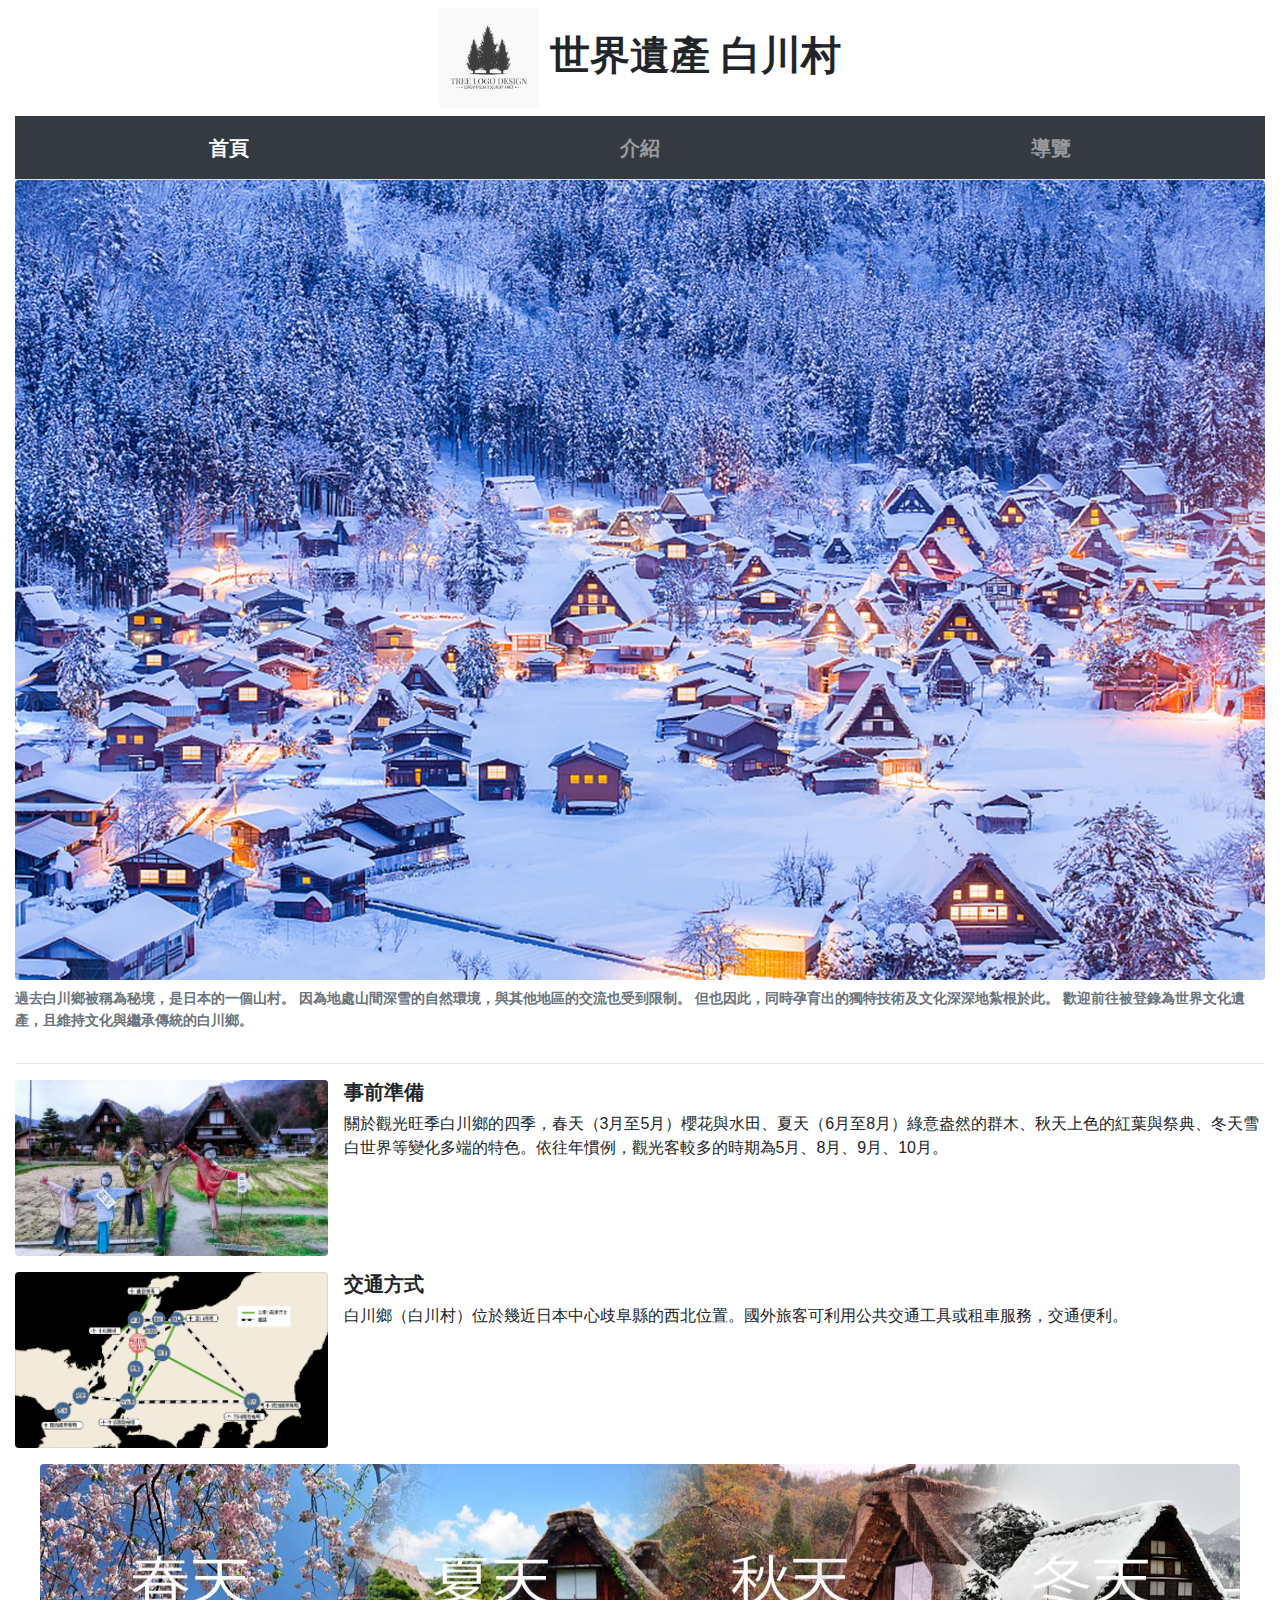
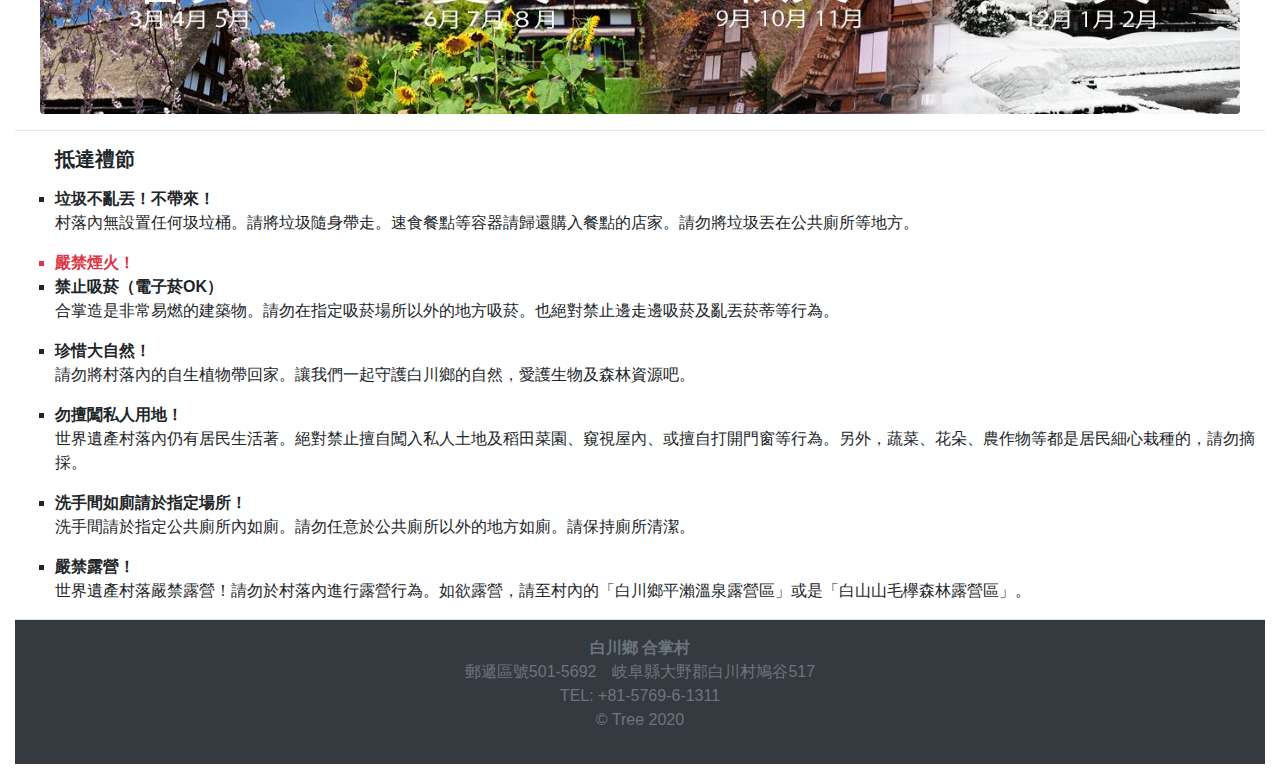
==== index.html @ 313d9137 "完成首頁跟介紹" ====
<!DOCTYPE html>
<html lang="en">
<head>
    <meta charset="UTF-8">
    <meta name="viewport" content="width=device-width, initial-scale=1.0"> <!-- 偵測裝置並且以適當大小與模式呈現 -->
    <link rel="stylesheet" href="https://stackpath.bootstrapcdn.com/bootstrap/4.4.1/css/bootstrap.min.css" integrity="sha384-Vkoo8x4CGsO3+Hhxv8T/Q5PaXtkKtu6ug5TOeNV6gBiFeWPGFN9MuhOf23Q9Ifjh" crossorigin="anonymous">
    <link rel="stylesheet" href="style.css">
    <title>白川鄉合掌村</title>
</head>
<body>
    <div class="container-fluid pt-2 ">
        <h1 class="font-weight-bolder text-center ">
        <img src="/img/tree.jpg" alt="Tree" style="width:100px;">
        世界遺產 白川村
        </h1>
    
     <!-- Grey with black text -->
     <nav class="nav-tabs nav-justified navbar-expand-sm bg-dark navbar-dark sticky-top p-2">
        <ul class="navbar-nav font-weight-bold ">
          <li class="nav-item active">
            <a class="nav-link" href="index.html">首頁</a>
          </li>
          <li class="nav-item">
            <a class="nav-link" href="summary.html">介紹</a>
          </li>
          <li class="nav-item">
            <a class="nav-link" href="view.html">導覽</a>
          </li>
        </ul>
    </nav>
    <figure class="figure">
            <img src="/img/main1.jpg" class="figure-img img-fluid rounded" alt="main">
            <figcaption class="figure-caption font-weight-bolder" style="width:100%">
            過去白川鄉被稱為秘境，是日本的一個山村。
            因為地處山間深雪的自然環境，與其他地區的交流也受到限制。
            但也因此，同時孕育出的獨特技術及文化深深地紮根於此。
            歡迎前往被登錄為世界文化遺產，且維持文化與繼承傳統的白川鄉。
            </figcaption>
    </figure>
    <hr>
    <section>
        <div class="media">
            <img src="/img/imgsect2-1.jpg" class="align-self-center mr-3 rounded" alt="imgsect2" style="width:25%;" >
                <div class="media-body">
                    <h5 class="mt-0"><strong>事前準備</strong></h5>
                        <p class="mb-0 ">關於觀光旺季白川鄉的四季，春天（3月至5月）櫻花與水田、夏天（6月至8月）綠意盎然的群木、秋天上色的紅葉與祭典、冬天雪白世界等變化多端的特色。依往年慣例，觀光客較多的時期為5月、8月、9月、10月。
                        </p>
            </div>
        </div>
    </section>
    <section class="mt-3 mb-3">
        <div class="media">
            <img src="/img/imgsect3-1.jpg" class="align-self-center mr-3 rounded" alt="imgsect2-1" style="width:25%;" >
                <div class="media-body ">
                    <h5 class="mt-0"><strong>交通方式</strong></h5>
                        <p class="mb-0">白川鄉（白川村）位於幾近日本中心歧阜縣的西北位置。國外旅客可利用公共交通工具或租車服務，交通便利。
                        </p>
                </div>
        </div>
    </section>
        <img src="/img/imgsect2.jpg" class="img-fluid rounded mb-3 mx-auto d-block" alt="sect2">
     <hr>
    <ul class="group" style="list-style-type:square">
            <h5 class="mt-3 mb-3"><strong>抵達禮節</strong></h5>
            <li class="group-item font-weight-bolder">垃圾不亂丟！不帶來！</li>
            <p>村落內無設置任何圾垃桶。請將垃圾隨身帶走。速食餐點等容器請歸還購入餐點的店家。請勿將垃圾丟在公共廁所等地方。</p>
            <li class="group-item text-danger font-weight-bolder">嚴禁煙火！</li>
            <li class="group-item font-weight-bolder">禁止吸菸（電子菸OK）</li>
            <p>合掌造是非常易燃的建築物。請勿在指定吸菸場所以外的地方吸菸。也絕對禁止邊走邊吸菸及亂丟菸蒂等行為。</p>
            <li class="group-item font-weight-bolder">珍惜大自然！</li>
            <p>請勿將村落內的自生植物帶回家。讓我們一起守護白川鄉的自然，愛護生物及森林資源吧。</p>
            <li class="group-item font-weight-bolder">勿擅闖私人用地！</li>
            <p>世界遺產村落內仍有居民生活著。絕對禁止擅自闖入私人土地及稻田菜園、窺視屋內、或擅自打開門窗等行為。另外，蔬菜、花朵、農作物等都是居民細心栽種的，請勿摘採。</p>
            <li class="group-item font-weight-bolder">洗手間如廁請於指定場所！</li>
            <p>洗手間請於指定公共廁所內如廁。請勿任意於公共廁所以外的地方如廁。請保持廁所清潔。</p>
            <li class="group-item font-weight-bolder">嚴禁露營！</li>
            <p>世界遺產村落嚴禁露營！請勿於村落內進行露營行為。如欲露營，請至村內的「白川鄉平瀨溫泉露營區」或是「白山山毛欅森林露營區」。</p>
            
    </ul>
    <footer class="p-3 mb-1 bg-dark text-muted text-center border-top">
            <address> <strong>白川鄉 合掌村</strong>
            <br /> 郵遞區號501-5692　岐阜縣大野郡白川村鳩谷517
            <br /> TEL: +81-5769-6-1311
            <br /><p>&copy; Tree 2020</p>
            </address>
    </footer>
    
    </div>
</body>
</html>
---- style.css ----
nav{
    font-size: 20px;
}
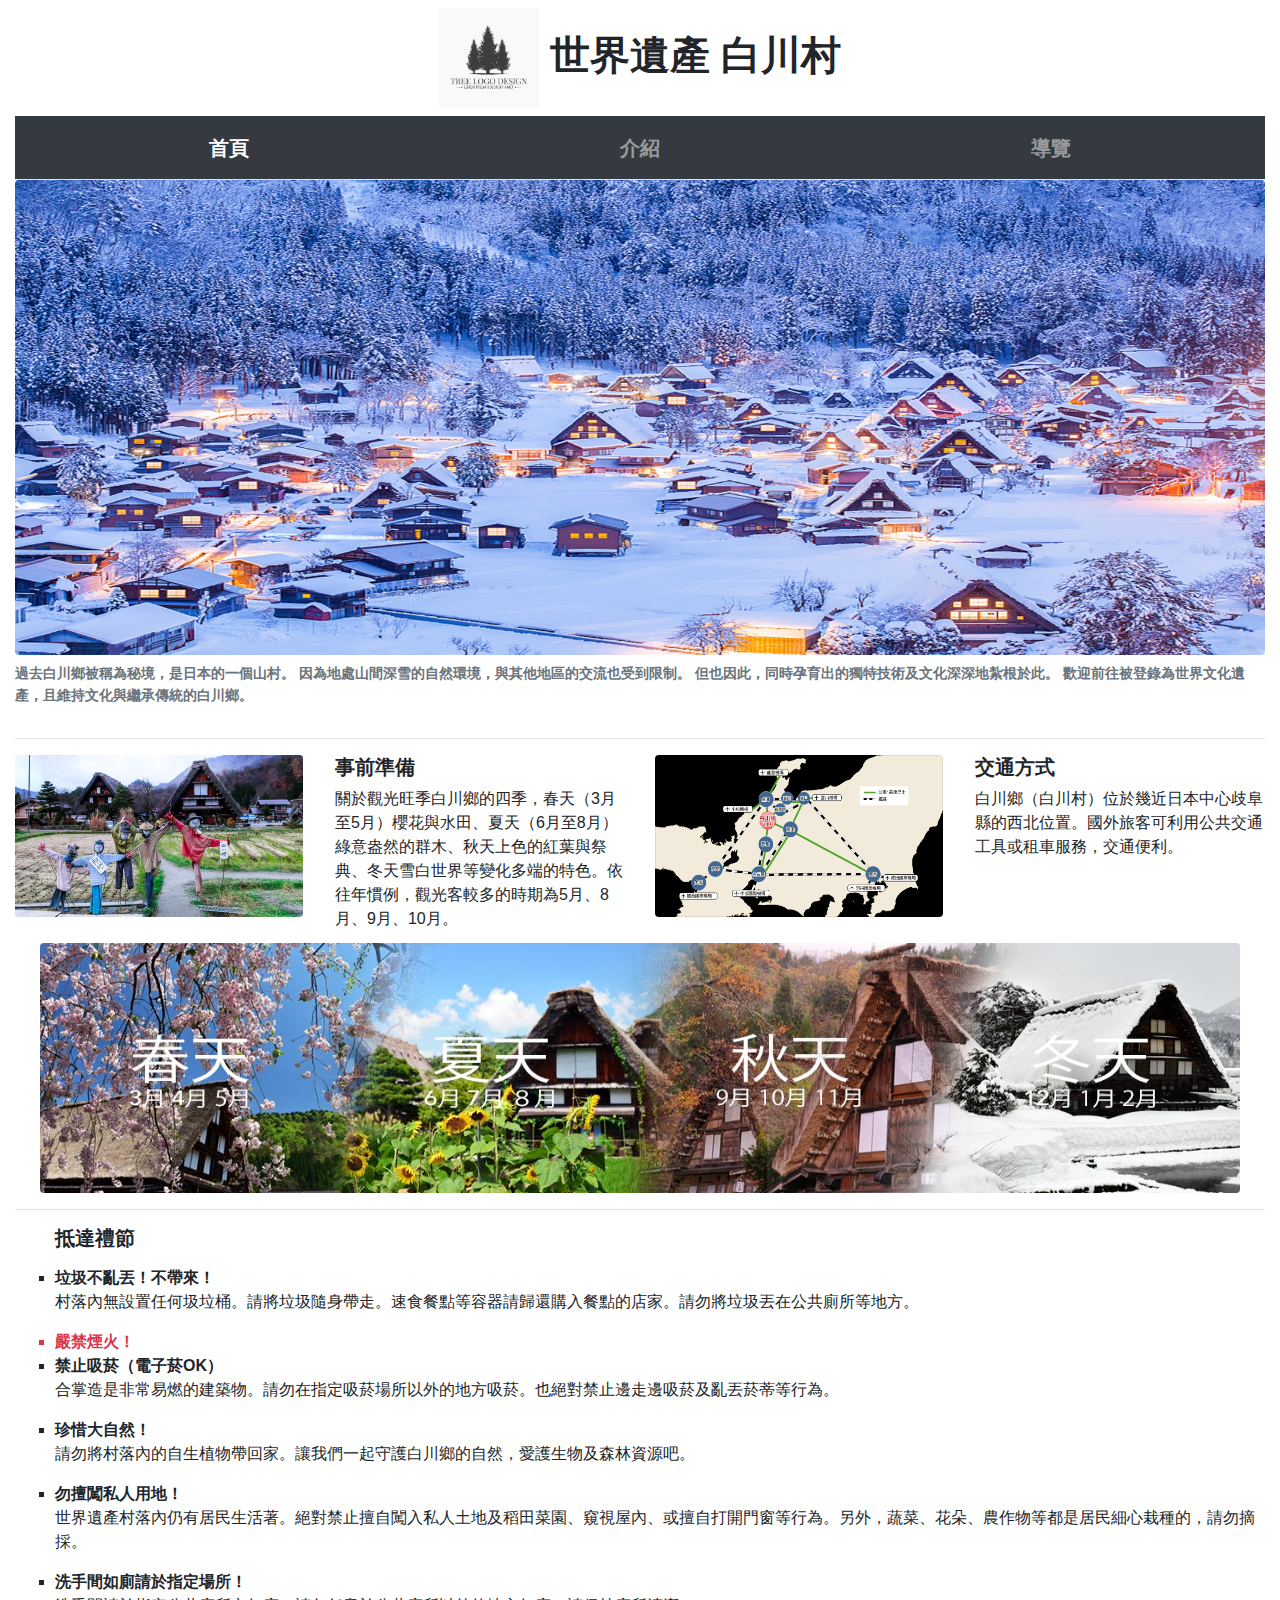
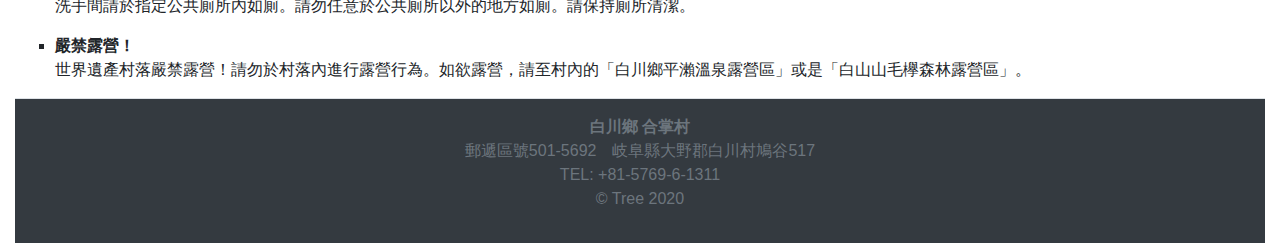
==== commit e58bda1e: "layout跟導覽" ====
--- a/index.html
+++ b/index.html
@@ -29,8 +29,8 @@
         </ul>
     </nav>
     <figure class="figure">
-            <img src="/img/main1.jpg" class="figure-img img-fluid rounded" alt="main">
-            <figcaption class="figure-caption font-weight-bolder" style="width:100%">
+            <img src="/img/main1.jpg" class="figure-img img-fluid rounded" alt="main" style="width:100%;" >
+            <figcaption class="figure-caption font-weight-bolder" >
             過去白川鄉被稱為秘境，是日本的一個山村。
             因為地處山間深雪的自然環境，與其他地區的交流也受到限制。
             但也因此，同時孕育出的獨特技術及文化深深地紮根於此。
@@ -39,26 +39,42 @@
     </figure>
     <hr>
     <section>
-        <div class="media">
-            <img src="/img/imgsect2-1.jpg" class="align-self-center mr-3 rounded" alt="imgsect2" style="width:25%;" >
-                <div class="media-body">
-                    <h5 class="mt-0"><strong>事前準備</strong></h5>
-                        <p class="mb-0 ">關於觀光旺季白川鄉的四季，春天（3月至5月）櫻花與水田、夏天（6月至8月）綠意盎然的群木、秋天上色的紅葉與祭典、冬天雪白世界等變化多端的特色。依往年慣例，觀光客較多的時期為5月、8月、9月、10月。
-                        </p>
+        <div class="row my-2">
+            <div class="col-xl-6 col-md-12">
+                <div class="media mb-1">
+                    <div class="row">
+                        <div class="col-xl-6 col-md-4 col-xs-12 ">
+                        <img src="/img/imgsect2-1.jpg" class="align-self-center mr-3 rounded" alt="imgsect2">
+                        </div>    
+                        <div class="col-xl-6 col-md-8 col-xs-12">
+                            <div class="media-body align-self-center ">
+                                <h5 class="mt-0 "><strong>事前準備</strong></h5>
+                                    <p class="mb-0 ">關於觀光旺季白川鄉的四季，春天（3月至5月）櫻花與水田、夏天（6月至8月）綠意盎然的群木、秋天上色的紅葉與祭典、冬天雪白世界等變化多端的特色。依往年慣例，觀光客較多的時期為5月、8月、9月、10月。
+                                    </p>
+                            </div>
+                        </div>
+                    </div>
+                </div>
+            </div>
+            <div class="col-xl-6 col-md-12">
+                <div class="media">
+                    <div class="row">
+                        <div class="col-xl-6 col-md-4 col-xs-12">
+                        <img src="/img/imgsect3-1.jpg" class="align-self-center mr-3 rounded" alt="imgsect2-1">
+                        </div>
+                        <div class="col-xl-6 col-md-8 col-xs-12">
+                            <div class="media-body align-self-center">
+                                <h5 class="mt-0"><strong>交通方式</strong></h5>
+                                    <p class="mb-0">白川鄉（白川村）位於幾近日本中心歧阜縣的西北位置。國外旅客可利用公共交通工具或租車服務，交通便利。
+                                    </p>
+                            </div>
+                        </div>
+                    </div>
+                </div>
             </div>
         </div>
     </section>
-    <section class="mt-3 mb-3">
-        <div class="media">
-            <img src="/img/imgsect3-1.jpg" class="align-self-center mr-3 rounded" alt="imgsect2-1" style="width:25%;" >
-                <div class="media-body ">
-                    <h5 class="mt-0"><strong>交通方式</strong></h5>
-                        <p class="mb-0">白川鄉（白川村）位於幾近日本中心歧阜縣的西北位置。國外旅客可利用公共交通工具或租車服務，交通便利。
-                        </p>
-                </div>
-        </div>
-    </section>
-        <img src="/img/imgsect2.jpg" class="img-fluid rounded mb-3 mx-auto d-block" alt="sect2">
+        <img src="/img/imgsect2.jpg" class="img-fluid rounded mb-3 mx-auto d-block " alt="sect2">
      <hr>
     <ul class="group" style="list-style-type:square">
             <h5 class="mt-3 mb-3"><strong>抵達禮節</strong></h5>
--- a/style.css
+++ b/style.css
@@ -1,3 +1,14 @@
 nav{
     font-size: 20px;
 }
+.figure-img{
+    height:475px;
+}
+
+.img1{
+    height:200px;
+    width: 400px;
+}
+.g-dev-box {
+    border: 1px solid purple;
+}
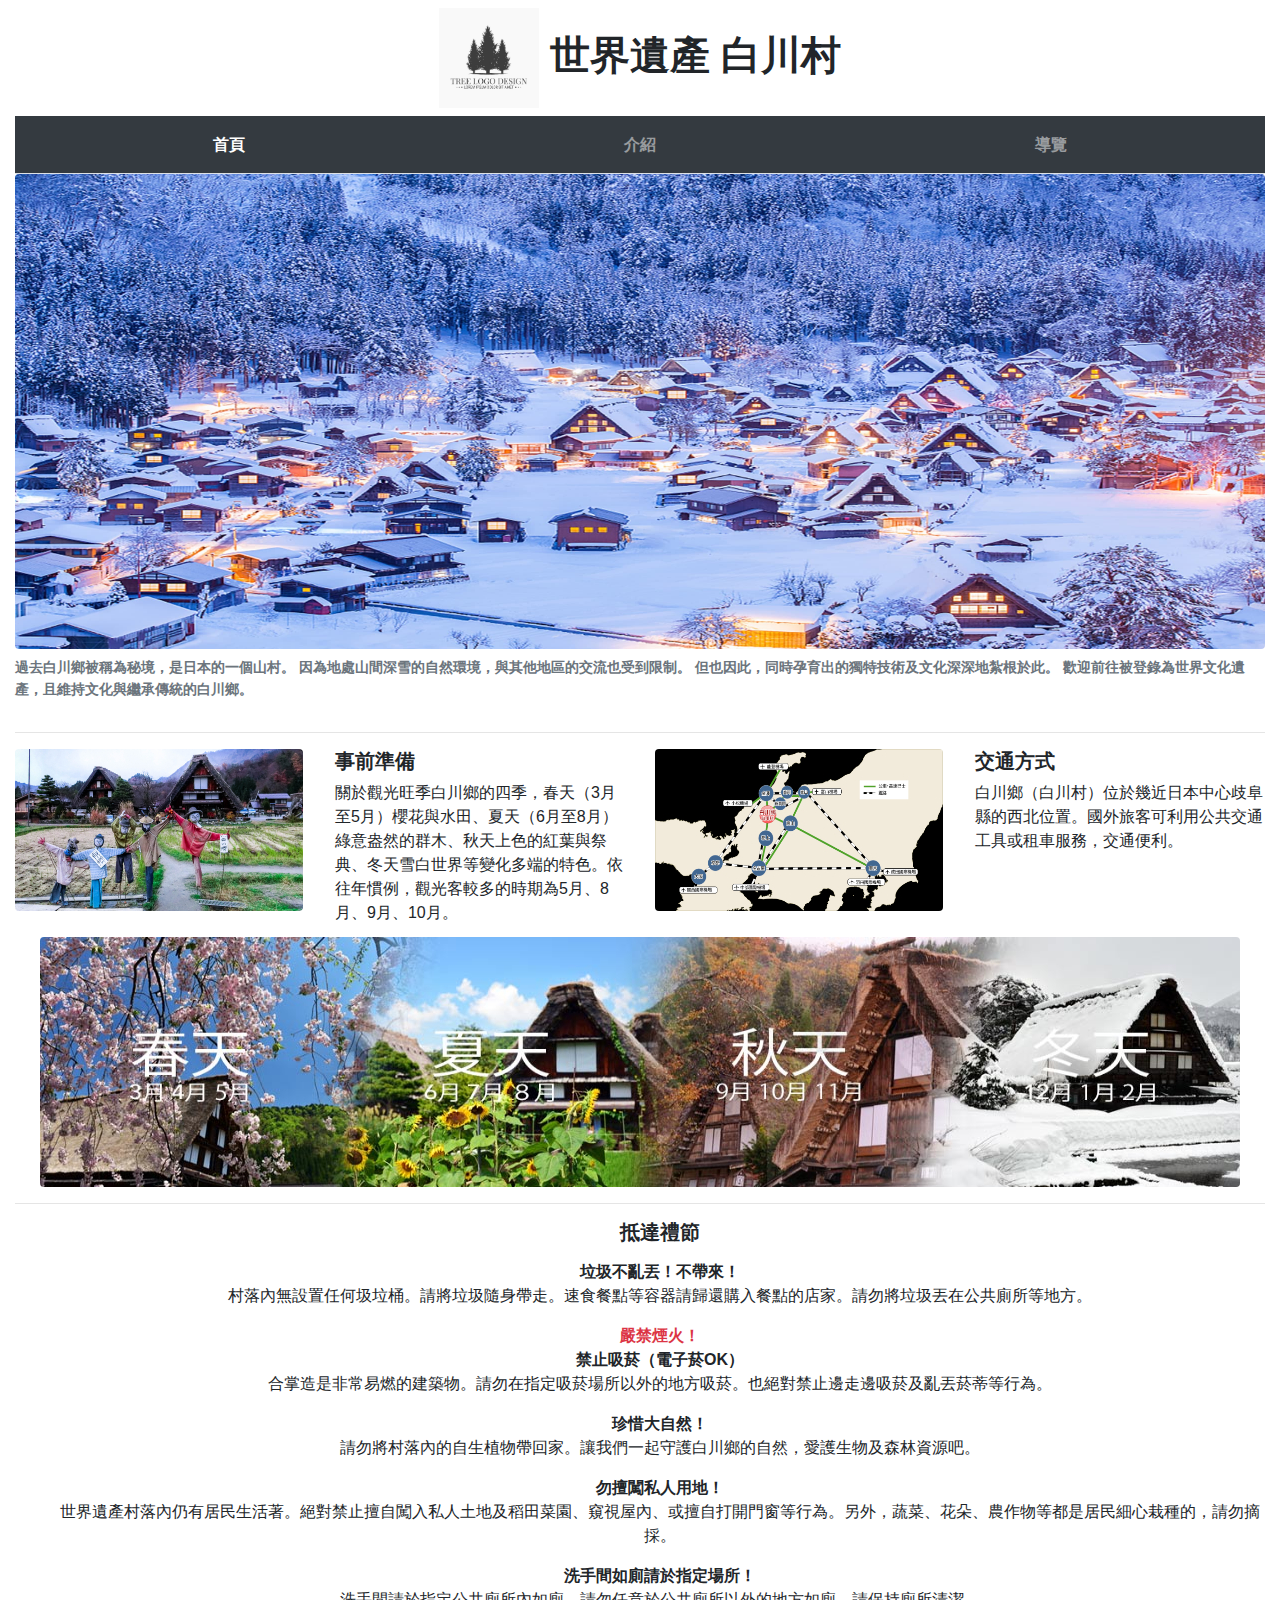
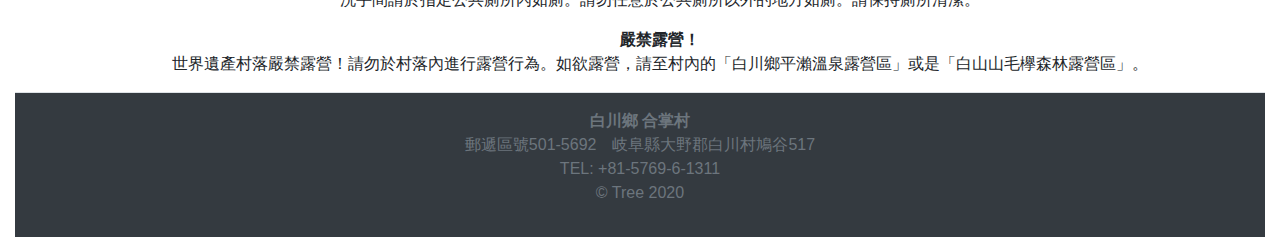
==== commit 155466c4: "大致RWD Finish" ====
--- a/index.html
+++ b/index.html
@@ -10,96 +10,94 @@
 <body>
     <div class="container-fluid pt-2 ">
         <h1 class="font-weight-bolder text-center ">
-        <img src="/img/tree.jpg" alt="Tree" style="width:100px;">
+        <img src="/img/tree.jpg" alt="Tree" class="tree" >
         世界遺產 白川村
         </h1>
     
-     <!-- Grey with black text -->
-     <nav class="nav-tabs nav-justified navbar-expand-sm bg-dark navbar-dark sticky-top p-2">
-        <ul class="navbar-nav font-weight-bold ">
-          <li class="nav-item active">
-            <a class="nav-link" href="index.html">首頁</a>
-          </li>
-          <li class="nav-item">
-            <a class="nav-link" href="summary.html">介紹</a>
-          </li>
-          <li class="nav-item">
-            <a class="nav-link" href="view.html">導覽</a>
-          </li>
-        </ul>
-    </nav>
-    <figure class="figure">
-            <img src="/img/main1.jpg" class="figure-img img-fluid rounded" alt="main" style="width:100%;" >
+        <nav class="nav-tabs nav-justified navbar-expand-sm bg-dark navbar-dark sticky-top p-2">
+            <ul class="navbar-nav font-weight-bold ">
+            <li class="nav-item active">
+                <a class="nav-link" href="index.html">首頁</a>
+            </li>
+            <li class="nav-item">
+                <a class="nav-link" href="summary.html">介紹</a>
+            </li>
+            <li class="nav-item">
+                <a class="nav-link" href="view.html">導覽</a>
+            </li>
+            </ul>
+        </nav>
+        <figure class="figure">
+            <img src="/img/main1.jpg" class="figure-img img-fluid rounded" style="width:100%;">
             <figcaption class="figure-caption font-weight-bolder" >
-            過去白川鄉被稱為秘境，是日本的一個山村。
-            因為地處山間深雪的自然環境，與其他地區的交流也受到限制。
-            但也因此，同時孕育出的獨特技術及文化深深地紮根於此。
-            歡迎前往被登錄為世界文化遺產，且維持文化與繼承傳統的白川鄉。
+                過去白川鄉被稱為秘境，是日本的一個山村。
+                因為地處山間深雪的自然環境，與其他地區的交流也受到限制。
+                但也因此，同時孕育出的獨特技術及文化深深地紮根於此。
+                歡迎前往被登錄為世界文化遺產，且維持文化與繼承傳統的白川鄉。
             </figcaption>
-    </figure>
-    <hr>
-    <section>
-        <div class="row my-2">
-            <div class="col-xl-6 col-md-12">
-                <div class="media mb-1">
-                    <div class="row">
-                        <div class="col-xl-6 col-md-4 col-xs-12 ">
-                        <img src="/img/imgsect2-1.jpg" class="align-self-center mr-3 rounded" alt="imgsect2">
-                        </div>    
-                        <div class="col-xl-6 col-md-8 col-xs-12">
-                            <div class="media-body align-self-center ">
-                                <h5 class="mt-0 "><strong>事前準備</strong></h5>
+        </figure>
+        <hr>
+        <section>
+            <div class="row my-2">
+                <div class="col-xl-6 col-md-12">
+                    <div class="media mb-1">
+                        <div class="row">
+                            <div class="col-xl-6 col-md-4 col-sm-12 ">
+                            <img src="/img/imgsect2-1.jpg" class="align-self-center mr-3 rounded" alt="imgsect2">
+                            </div>    
+                            <div class="col-xl-6 col-md-8 col-sm-12">
+                                <div class="media-body align-self-center ">
+                                    <h5 class="mt-0 "><strong>事前準備</strong></h5>
                                     <p class="mb-0 ">關於觀光旺季白川鄉的四季，春天（3月至5月）櫻花與水田、夏天（6月至8月）綠意盎然的群木、秋天上色的紅葉與祭典、冬天雪白世界等變化多端的特色。依往年慣例，觀光客較多的時期為5月、8月、9月、10月。
                                     </p>
+                                </div>
+                            </div>
+                        </div>
+                    </div>
+                </div>
+                <div class="col-xl-6 col-md-12">
+                    <div class="media">
+                        <div class="row">
+                            <div class="col-xl-6 col-md-4 col-sm-12">
+                            <img src="/img/imgsect3-1.jpg" class="align-self-center mr-3 rounded img-fluid" alt="imgsect2-1">
+                            </div>
+                            <div class="col-xl-6 col-md-8 col-sm-12">
+                                <div class="media-body align-self-center">
+                                    <h5 class="mt-0"><strong>交通方式</strong></h5>
+                                    <p class="mb-0">白川鄉（白川村）位於幾近日本中心歧阜縣的西北位置。國外旅客可利用公共交通工具或租車服務，交通便利。
+                                    </p>
+                                </div>
                             </div>
                         </div>
                     </div>
                 </div>
             </div>
-            <div class="col-xl-6 col-md-12">
-                <div class="media">
-                    <div class="row">
-                        <div class="col-xl-6 col-md-4 col-xs-12">
-                        <img src="/img/imgsect3-1.jpg" class="align-self-center mr-3 rounded" alt="imgsect2-1">
-                        </div>
-                        <div class="col-xl-6 col-md-8 col-xs-12">
-                            <div class="media-body align-self-center">
-                                <h5 class="mt-0"><strong>交通方式</strong></h5>
-                                    <p class="mb-0">白川鄉（白川村）位於幾近日本中心歧阜縣的西北位置。國外旅客可利用公共交通工具或租車服務，交通便利。
-                                    </p>
-                            </div>
-                        </div>
-                    </div>
-                </div>
-            </div>
-        </div>
-    </section>
-        <img src="/img/imgsect2.jpg" class="img-fluid rounded mb-3 mx-auto d-block " alt="sect2">
-     <hr>
-    <ul class="group" style="list-style-type:square">
-            <h5 class="mt-3 mb-3"><strong>抵達禮節</strong></h5>
-            <li class="group-item font-weight-bolder">垃圾不亂丟！不帶來！</li>
-            <p>村落內無設置任何圾垃桶。請將垃圾隨身帶走。速食餐點等容器請歸還購入餐點的店家。請勿將垃圾丟在公共廁所等地方。</p>
-            <li class="group-item text-danger font-weight-bolder">嚴禁煙火！</li>
-            <li class="group-item font-weight-bolder">禁止吸菸（電子菸OK）</li>
-            <p>合掌造是非常易燃的建築物。請勿在指定吸菸場所以外的地方吸菸。也絕對禁止邊走邊吸菸及亂丟菸蒂等行為。</p>
-            <li class="group-item font-weight-bolder">珍惜大自然！</li>
-            <p>請勿將村落內的自生植物帶回家。讓我們一起守護白川鄉的自然，愛護生物及森林資源吧。</p>
-            <li class="group-item font-weight-bolder">勿擅闖私人用地！</li>
-            <p>世界遺產村落內仍有居民生活著。絕對禁止擅自闖入私人土地及稻田菜園、窺視屋內、或擅自打開門窗等行為。另外，蔬菜、花朵、農作物等都是居民細心栽種的，請勿摘採。</p>
-            <li class="group-item font-weight-bolder">洗手間如廁請於指定場所！</li>
-            <p>洗手間請於指定公共廁所內如廁。請勿任意於公共廁所以外的地方如廁。請保持廁所清潔。</p>
-            <li class="group-item font-weight-bolder">嚴禁露營！</li>
-            <p>世界遺產村落嚴禁露營！請勿於村落內進行露營行為。如欲露營，請至村內的「白川鄉平瀨溫泉露營區」或是「白山山毛欅森林露營區」。</p>
-            
-    </ul>
-    <footer class="p-3 mb-1 bg-dark text-muted text-center border-top">
+        </section>
+            <img src="/img/imgsect2.jpg" class="img-fluid rounded mx-auto d-block " alt="sect2">
+        <hr>
+            <ul class="group text-center talk" style="list-style-type:none">
+                <h5 class="mt-3 mb-3"><strong>抵達禮節</strong></h5>
+                    <li class="group-item font-weight-bolder">垃圾不亂丟！不帶來！</li>
+                    <p>村落內無設置任何圾垃桶。請將垃圾隨身帶走。速食餐點等容器請歸還購入餐點的店家。請勿將垃圾丟在公共廁所等地方。</p>
+                    <li class="group-item text-danger font-weight-bolder">嚴禁煙火！</li>
+                    <li class="group-item font-weight-bolder">禁止吸菸（電子菸OK）</li>
+                    <p>合掌造是非常易燃的建築物。請勿在指定吸菸場所以外的地方吸菸。也絕對禁止邊走邊吸菸及亂丟菸蒂等行為。</p>
+                    <li class="group-item font-weight-bolder">珍惜大自然！</li>
+                    <p>請勿將村落內的自生植物帶回家。讓我們一起守護白川鄉的自然，愛護生物及森林資源吧。</p>
+                    <li class="group-item font-weight-bolder">勿擅闖私人用地！</li>
+                    <p>世界遺產村落內仍有居民生活著。絕對禁止擅自闖入私人土地及稻田菜園、窺視屋內、或擅自打開門窗等行為。另外，蔬菜、花朵、農作物等都是居民細心栽種的，請勿摘採。</p>
+                    <li class="group-item font-weight-bolder">洗手間如廁請於指定場所！</li>
+                    <p>洗手間請於指定公共廁所內如廁。請勿任意於公共廁所以外的地方如廁。請保持廁所清潔。</p>
+                    <li class="group-item font-weight-bolder">嚴禁露營！</li>
+                    <p>世界遺產村落嚴禁露營！請勿於村落內進行露營行為。如欲露營，請至村內的「白川鄉平瀨溫泉露營區」或是「白山山毛欅森林露營區」。</p>
+            </ul>
+        <footer class="p-3 bg-dark text-muted text-center border-top">
             <address> <strong>白川鄉 合掌村</strong>
             <br /> 郵遞區號501-5692　岐阜縣大野郡白川村鳩谷517
             <br /> TEL: +81-5769-6-1311
             <br /><p>&copy; Tree 2020</p>
             </address>
-    </footer>
+        </footer>
     
     </div>
 </body>
--- a/style.css
+++ b/style.css
@@ -1,14 +1,57 @@
-nav{
-    font-size: 20px;
+body{
+    font-size: 16px;
 }
 .figure-img{
-    height:475px;
+    max-height:475px;
+    overflow: hidden;
+    display: block;
+    width: 100%;
+}
+.tree{
+    width:100px;
+    height:100px;
+}
+.house{
+    align-self: center !important;
+}
+@media (max-width: 992px) { 
+    .figure-img{
+        height:auto;
+    }
+    
+    h1{
+        font-size: 30px;
+    }
+    h2{
+        font-size: 28px;
+    }
+    
+    .hei{
+        padding-top: 1px !important;
+    }
+    nav ul li{
+            
+            height: 35px;
+            justify-content:center;
+            text:center;
+    }  
+    .talk{
+        list-style-type: square!important;
+        text-align: left!important;
+    } 
+    
 }
 
 .img1{
     height:200px;
     width: 400px;
+   
 }
+
+
+
 .g-dev-box {
     border: 1px solid purple;
 }
+
+
